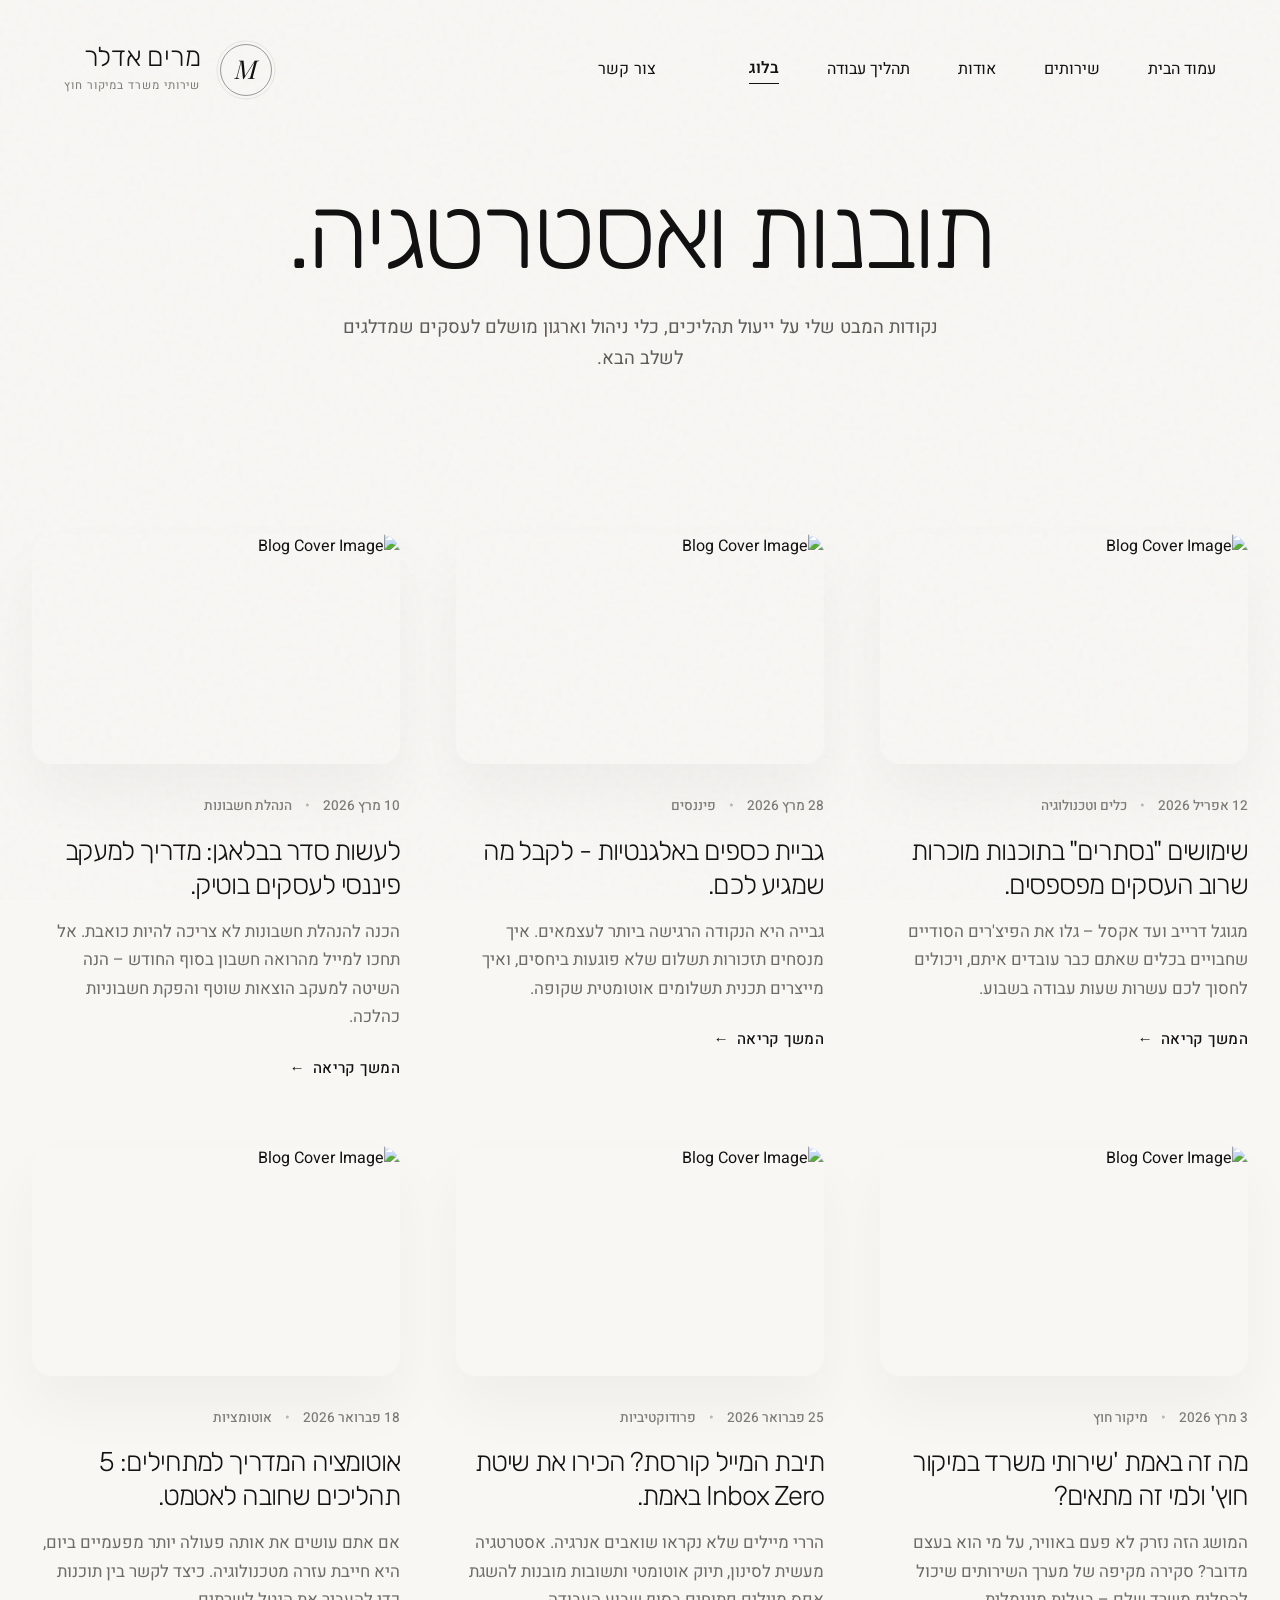
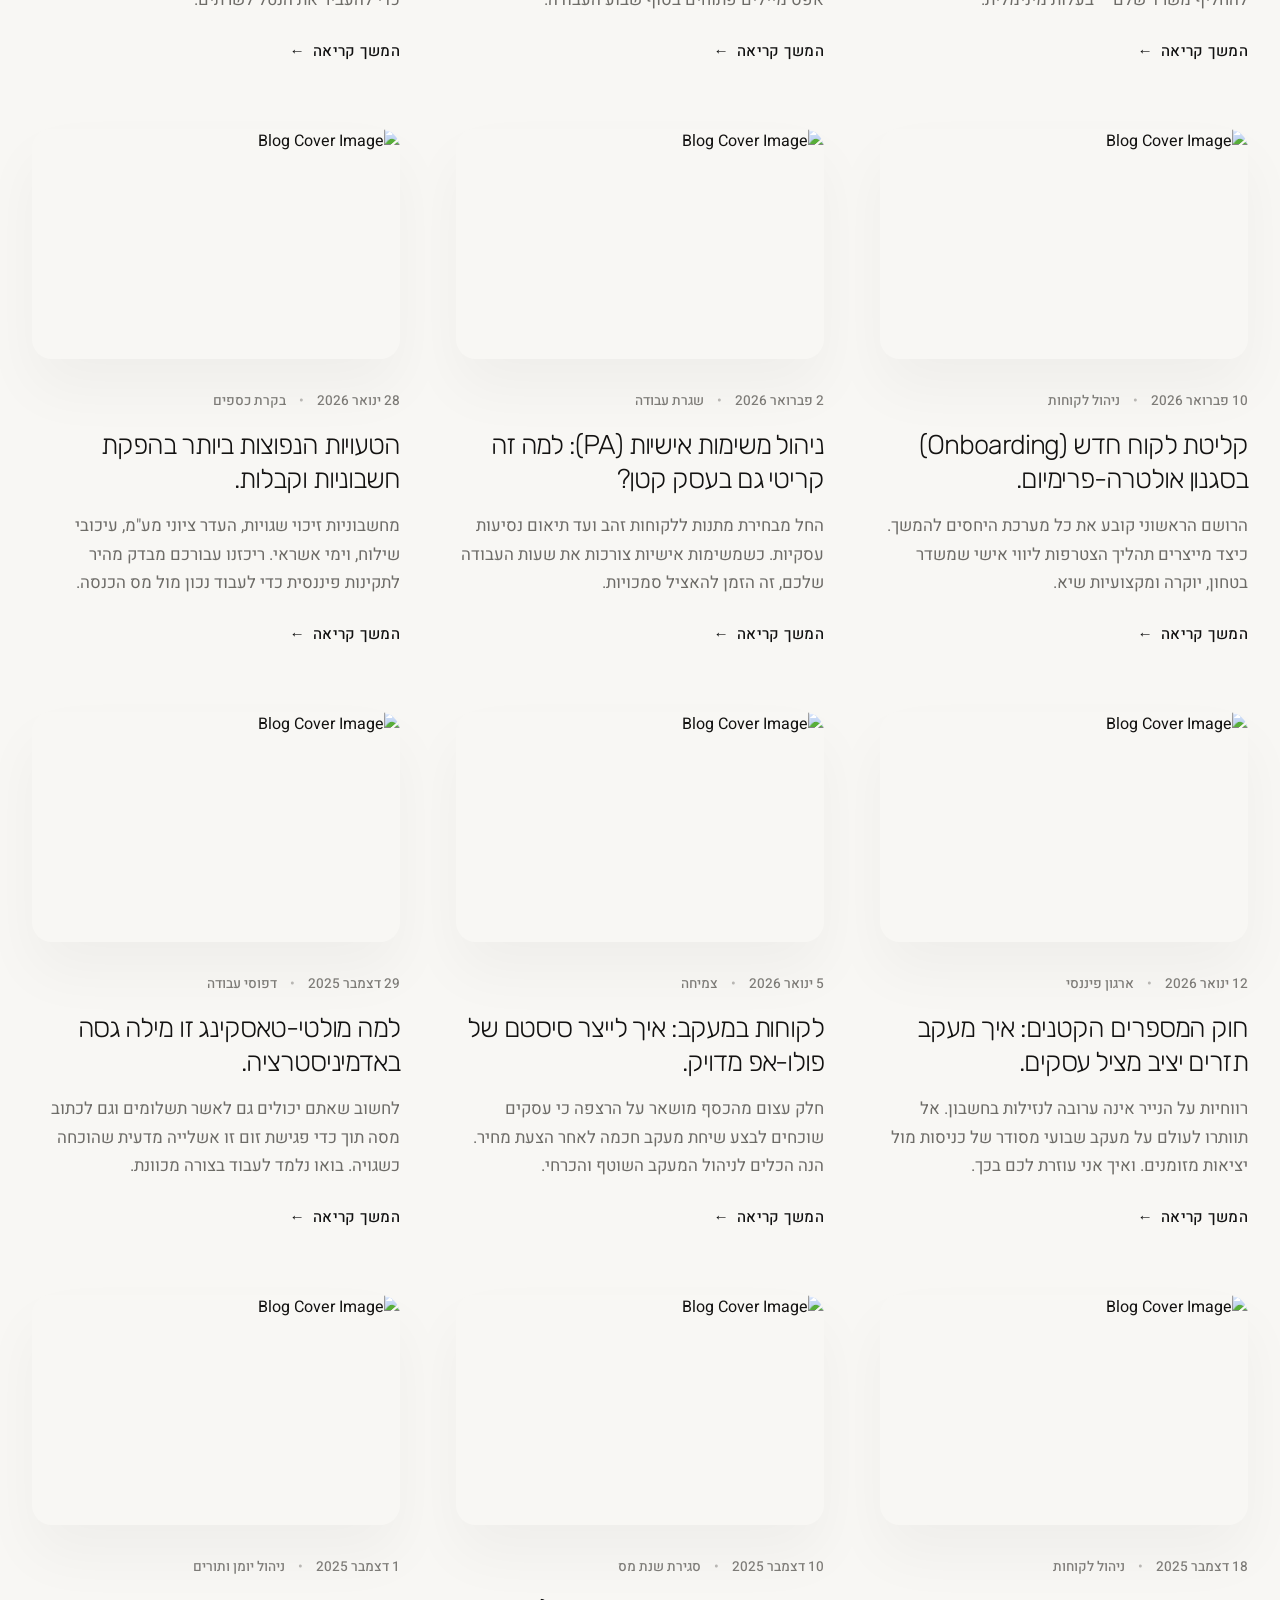
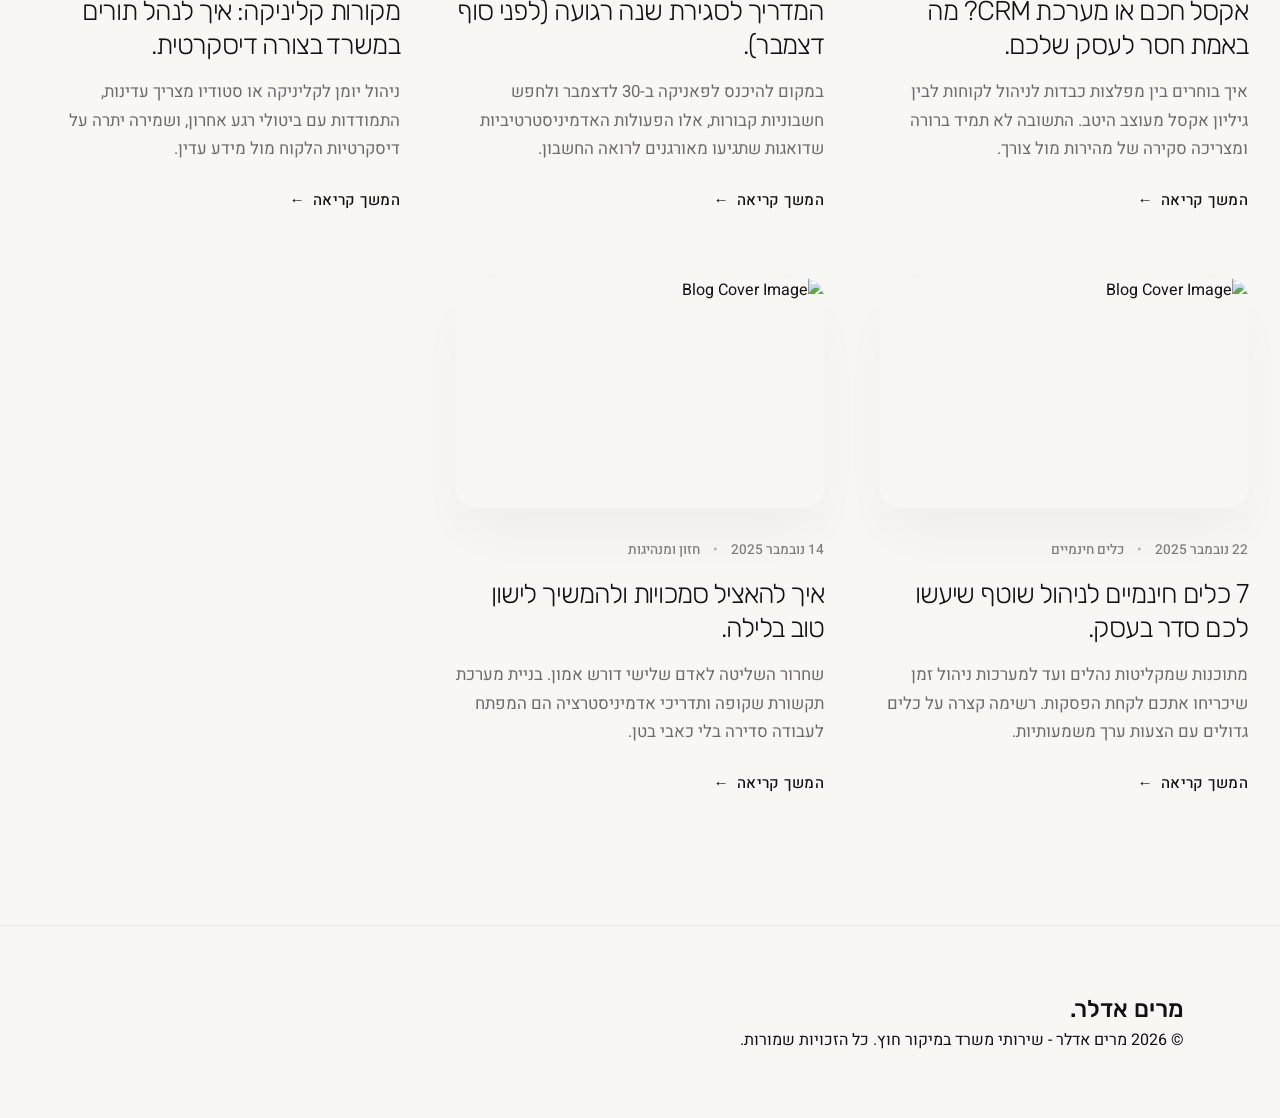
==== blog.html @ 0e442197 "Add files via upload" ====
<!DOCTYPE html>
<html lang="he" dir="rtl">

<head>
    <meta charset="UTF-8">
    <meta name="viewport" content="width=device-width, initial-scale=1.0">
    <title>בלוג - תובנות אדמיניסטרטיביות | מרים אדלר - שירותי משרד במיקור חוץ</title>
    <meta name="description" content="מאמרים, תובנות ומדריכים לניהול אופרציה, זמן וייעול עסקי.">
    <link rel="preconnect" href="https://fonts.googleapis.com">
    <link rel="preconnect" href="https://fonts.gstatic.com" crossorigin>
    <link
        href="https://fonts.googleapis.com/css2?family=Heebo:wght@300;400;500;600&family=Playfair+Display:ital@1&family=Rubik:ital,wght@0,300;0,400;0,600;1,400&display=swap"
        rel="stylesheet">
    <link rel="stylesheet" href="styles.css">
</head>

<body>

    <!-- Film grain overlay -->
    <div class="noise"></div>

    <nav class="navbar hidden-onload">
        <a href="index.html" class="custom-logo">
            <div class="logo-icon">
                <svg viewBox="0 0 120 120" fill="none">
                    <circle cx="60" cy="60" r="58" stroke="currentColor" stroke-width="0.5" opacity="0.3" />
                    <circle cx="60" cy="60" r="51" stroke="currentColor" stroke-width="1" opacity="0.8" />
                    <text x="60" y="77" font-family="'Playfair Display', serif" font-size="52" font-style="italic"
                        font-weight="400" text-anchor="middle" fill="currentColor">M</text>
                </svg>
            </div>
            <div class="logo-text">
                <span class="logo-main">מרים אדלר</span>
                <span class="logo-sub">שירותי משרד במיקור חוץ</span>
            </div>
        </a>
        <div class="nav-links">
            <a href="index.html">עמוד הבית</a>
            <a href="index.html#services">שירותים</a>
            <a href="index.html#about">אודות</a>
            <a href="index.html#process">תהליך עבודה</a>
            <a href="blog.html" class="active">בלוג</a>
            <a href="index.html#contact" class="btn-outline">צור קשר</a>
        </div>
    </nav>

    <!-- Blog Header Section -->
    <section class="blog-header section-padding hidden-onload">
        <div class="container text-center">
            <h1 class="fade-up">תובנות ואסטרטגיה.</h1>
            <p class="subtitle fade-up delay-1">נקודות המבט שלי על ייעול תהליכים, כלי ניהול וארגון מושלם לעסקים שמדלגים
                לשלב הבא.</p>
        </div>
    </section>

    <!-- Blog Grid Section -->
    <section class="blog-list section-padding">
        <div class="container blog-grid">

            <!-- 1 -->
            <article class="blog-card reveal-up delay-1">
                <div class="blog-image">
                    <img src="assets/blog_img_tech_1776938063065.png" alt="Blog Cover Image">
                </div>
                <div class="blog-content">
                    <div class="blog-meta"><span>12 אפריל 2026</span><span class="dot">•</span><span>כלים
                            וטכנולוגיה</span></div>
                    <h2><a href="post-1.html">שימושים "נסתרים" בתוכנות מוכרות שרוב העסקים מפספסים.</a></h2>
                    <p>מגוגל דרייב ועד אקסל – גלו את הפיצ'רים הסודיים שחבויים בכלים שאתם כבר עובדים איתם, ויכולים לחסוך
                        לכם עשרות שעות עבודה בשבוע.</p>
                    <a href="post-1.html" class="read-more">המשך קריאה <span>←</span></a>
                </div>
            </article>

            <!-- 2 -->
            <article class="blog-card reveal-up delay-2">
                <div class="blog-image">
                    <img src="assets/blog_img_time_1776938097080.png" alt="Blog Cover Image">
                </div>
                <div class="blog-content">
                    <div class="blog-meta"><span>28 מרץ 2026</span><span class="dot">•</span><span>פיננסים</span></div>
                    <h2><a href="post-2.html">גביית כספים באלגנטיות - לקבל מה שמגיע לכם.</a></h2>
                    <p>גבייה היא הנקודה הרגישה ביותר לעצמאים. איך מנסחים תזכורות תשלום שלא פוגעות ביחסים, ואיך מייצרים
                        תכנית תשלומים אוטומטית שקופה.</p>
                    <a href="post-2.html" class="read-more">המשך קריאה <span>←</span></a>
                </div>
            </article>

            <!-- 4 -->
            <article class="blog-card reveal-up delay-1">
                <div class="blog-image">
                    <img src="assets/blog_img_finance_1776938078147.png" alt="Blog Cover Image">
                </div>
                <div class="blog-content">
                    <div class="blog-meta"><span>10 מרץ 2026</span><span class="dot">•</span><span>הנהלת חשבונות</span>
                    </div>
                    <h2><a href="post-3.html">לעשות סדר בבלאגן: מדריך למעקב פיננסי לעסקים בוטיק.</a></h2>
                    <p>הכנה להנהלת חשבונות לא צריכה להיות כואבת. אל תחכו למייל מהרואה חשבון בסוף החודש – הנה השיטה למעקב
                        הוצאות שוטף והפקת חשבוניות כהלכה.</p>
                    <a href="post-3.html" class="read-more">המשך קריאה <span>←</span></a>
                </div>
            </article>

            <!-- 6 -->
            <article class="blog-card reveal-up delay-3">
                <div class="blog-image">
                    <img src="https://picsum.photos/seed/miriam4/1200/600?grayscale" alt="Blog Cover Image">
                </div>
                <div class="blog-content">
                    <div class="blog-meta"><span>3 מרץ 2026</span><span class="dot">•</span><span>מיקור חוץ</span></div>
                    <h2><a href="post-4.html">מה זה באמת 'שירותי משרד במיקור חוץ' ולמי זה מתאים?</a></h2>
                    <p>המושג הזה נזרק לא פעם באוויר, על מי הוא בעצם מדובר? סקירה מקיפה של מערך השירותים שיכול להחליף
                        משרד שלם – בעלות מינימלית.</p>
                    <a href="post-4.html" class="read-more">המשך קריאה <span>←</span></a>
                </div>
            </article>

            <!-- 7 -->
            <article class="blog-card reveal-up delay-1">
                <div class="blog-image">
                    <img src="https://picsum.photos/seed/miriam5/1200/600?grayscale" alt="Blog Cover Image">
                </div>
                <div class="blog-content">
                    <div class="blog-meta"><span>25 פברואר 2026</span><span
                            class="dot">•</span><span>פרודוקטיביות</span></div>
                    <h2><a href="post-5.html">תיבת המייל קורסת? הכירו את שיטת Inbox Zero באמת.</a></h2>
                    <p>הררי מיילים שלא נקראו שואבים אנרגיה. אסטרטגיה מעשית לסינון, תיוק אוטומטי ותשובות מובנות להשגת אפס
                        מיילים פתוחים בסוף שבוע העבודה.</p>
                    <a href="post-5.html" class="read-more">המשך קריאה <span>←</span></a>
                </div>
            </article>

            <!-- 8 -->
            <article class="blog-card reveal-up delay-2">
                <div class="blog-image">
                    <img src="https://picsum.photos/seed/miriam6/1200/600?grayscale" alt="Blog Cover Image">
                </div>
                <div class="blog-content">
                    <div class="blog-meta"><span>18 פברואר 2026</span><span class="dot">•</span><span>אוטומציות</span>
                    </div>
                    <h2><a href="post-6.html">אוטומציה המדריך למתחילים: 5 תהליכים שחובה לאטמט.</a></h2>
                    <p>אם אתם עושים את אותה פעולה יותר מפעמיים ביום, היא חייבת עזרה מטכנולוגיה. כיצד לקשר בין תוכנות כדי
                        להעביר את הנטל לשרתים.</p>
                    <a href="post-6.html" class="read-more">המשך קריאה <span>←</span></a>
                </div>
            </article>

            <!-- 9 -->
            <article class="blog-card reveal-up delay-3">
                <div class="blog-image">
                    <img src="https://picsum.photos/seed/miriam7/1200/600?grayscale" alt="Blog Cover Image">
                </div>
                <div class="blog-content">
                    <div class="blog-meta"><span>10 פברואר 2026</span><span class="dot">•</span><span>ניהול
                            לקוחות</span></div>
                    <h2><a href="post-7.html">קליטת לקוח חדש (Onboarding) בסגנון אולטרה-פרימיום.</a></h2>
                    <p>הרושם הראשוני קובע את כל מערכת היחסים להמשך. כיצד מייצרים תהליך הצטרפות ליווי אישי שמשדר בטחון,
                        יוקרה ומקצועיות שיא.</p>
                    <a href="post-7.html" class="read-more">המשך קריאה <span>←</span></a>
                </div>
            </article>

            <!-- 10 -->
            <article class="blog-card reveal-up delay-1">
                <div class="blog-image">
                    <img src="https://picsum.photos/seed/miriam8/1200/600?grayscale" alt="Blog Cover Image">
                </div>
                <div class="blog-content">
                    <div class="blog-meta"><span>2 פברואר 2026</span><span class="dot">•</span><span>שגרת עבודה</span>
                    </div>
                    <h2><a href="post-8.html">ניהול משימות אישיות (PA): למה זה קריטי גם בעסק קטן?</a></h2>
                    <p>החל מבחירת מתנות ללקוחות זהב ועד תיאום נסיעות עסקיות. כשמשימות אישיות צורכות את שעות העבודה שלכם,
                        זה הזמן להאציל סמכויות.</p>
                    <a href="post-8.html" class="read-more">המשך קריאה <span>←</span></a>
                </div>
            </article>

            <!-- 11 -->
            <article class="blog-card reveal-up delay-2">
                <div class="blog-image">
                    <img src="https://picsum.photos/seed/miriam9/1200/600?grayscale" alt="Blog Cover Image">
                </div>
                <div class="blog-content">
                    <div class="blog-meta"><span>28 ינואר 2026</span><span class="dot">•</span><span>בקרת כספים</span>
                    </div>
                    <h2><a href="post-9.html">הטעויות הנפוצות ביותר בהפקת חשבוניות וקבלות.</a></h2>
                    <p>מחשבוניות זיכוי שגויות, העדר ציוני מע"מ, עיכובי שילוח, וימי אשראי. ריכזנו עבורכם מבדק מהיר
                        לתקינות פיננסית כדי לעבוד נכון מול מס הכנסה.</p>
                    <a href="post-9.html" class="read-more">המשך קריאה <span>←</span></a>
                </div>
            </article>

            <!-- 12 -->
            <article class="blog-card reveal-up delay-3">
                <div class="blog-image">
                    <img src="https://picsum.photos/seed/miriam10/1200/600?grayscale" alt="Blog Cover Image">
                </div>
                <div class="blog-content">
                    <div class="blog-meta"><span>12 ינואר 2026</span><span class="dot">•</span><span>ארגון פיננסי</span>
                    </div>
                    <h2><a href="post-10.html">חוק המספרים הקטנים: איך מעקב תזרים יציב מציל עסקים.</a></h2>
                    <p>רווחיות על הנייר אינה ערובה לנזילות בחשבון. אל תוותרו לעולם על מעקב שבועי מסודר של כניסות מול
                        יציאות מזומנים. ואיך אני עוזרת לכם בכך.</p>
                    <a href="post-10.html" class="read-more">המשך קריאה <span>←</span></a>
                </div>
            </article>

            <!-- 14 -->
            <article class="blog-card reveal-up delay-2">
                <div class="blog-image">
                    <img src="https://picsum.photos/seed/miriam11/1200/600?grayscale" alt="Blog Cover Image">
                </div>
                <div class="blog-content">
                    <div class="blog-meta"><span>5 ינואר 2026</span><span class="dot">•</span><span>צמיחה</span></div>
                    <h2><a href="post-11.html">לקוחות במעקב: איך לייצר סיסטם של פולו-אפ מדויק.</a></h2>
                    <p>חלק עצום מהכסף מושאר על הרצפה כי עסקים שוכחים לבצע שיחת מעקב חכמה לאחר הצעת מחיר. הנה הכלים
                        לניהול המעקב השוטף והכרחי.</p>
                    <a href="post-11.html" class="read-more">המשך קריאה <span>←</span></a>
                </div>
            </article>

            <!-- 15 -->
            <article class="blog-card reveal-up delay-3">
                <div class="blog-image">
                    <img src="https://picsum.photos/seed/miriam12/1200/600?grayscale" alt="Blog Cover Image">
                </div>
                <div class="blog-content">
                    <div class="blog-meta"><span>29 דצמבר 2025</span><span class="dot">•</span><span>דפוסי עבודה</span>
                    </div>
                    <h2><a href="post-12.html">למה מולטי-טאסקינג זו מילה גסה באדמיניסטרציה.</a></h2>
                    <p>לחשוב שאתם יכולים גם לאשר תשלומים וגם לכתוב מסה תוך כדי פגישת זום זו אשלייה מדעית שהוכחה כשגויה.
                        בואו נלמד לעבוד בצורה מכוונת.</p>
                    <a href="post-12.html" class="read-more">המשך קריאה <span>←</span></a>
                </div>
            </article>

            <!-- 16 -->
            <article class="blog-card reveal-up delay-1">
                <div class="blog-image">
                    <img src="https://picsum.photos/seed/miriam13/1200/600?grayscale" alt="Blog Cover Image">
                </div>
                <div class="blog-content">
                    <div class="blog-meta"><span>18 דצמבר 2025</span><span class="dot">•</span><span>ניהול לקוחות</span>
                    </div>
                    <h2><a href="post-13.html">אקסל חכם או מערכת CRM? מה באמת חסר לעסק שלכם.</a></h2>
                    <p>איך בוחרים בין מפלצות כבדות לניהול לקוחות לבין גיליון אקסל מעוצב היטב. התשובה לא תמיד ברורה
                        ומצריכה סקירה של מהירות מול צורך.</p>
                    <a href="post-13.html" class="read-more">המשך קריאה <span>←</span></a>
                </div>
            </article>

            <!-- 17 -->
            <article class="blog-card reveal-up delay-2">
                <div class="blog-image">
                    <img src="https://picsum.photos/seed/miriam14/1200/600?grayscale" alt="Blog Cover Image">
                </div>
                <div class="blog-content">
                    <div class="blog-meta"><span>10 דצמבר 2025</span><span class="dot">•</span><span>סגירת שנת מס</span>
                    </div>
                    <h2><a href="post-14.html">המדריך לסגירת שנה רגועה (לפני סוף דצמבר).</a></h2>
                    <p>במקום להיכנס לפאניקה ב-30 לדצמבר ולחפש חשבוניות קבורות, אלו הפעולות האדמיניסטרטיביות שדואגות
                        שתגיעו מאורגנים לרואה החשבון.</p>
                    <a href="post-14.html" class="read-more">המשך קריאה <span>←</span></a>
                </div>
            </article>

            <!-- 18 -->
            <article class="blog-card reveal-up delay-3">
                <div class="blog-image">
                    <img src="https://picsum.photos/seed/miriam15/1200/600?grayscale" alt="Blog Cover Image">
                </div>
                <div class="blog-content">
                    <div class="blog-meta"><span>1 דצמבר 2025</span><span class="dot">•</span><span>ניהול יומן
                            ותורים</span></div>
                    <h2><a href="post-15.html">מקורות קליניקה: איך לנהל תורים במשרד בצורה דיסקרטית.</a></h2>
                    <p>ניהול יומן לקליניקה או סטודיו מצריך עדינות, התמודדות עם ביטולי רגע אחרון, ושמירה יתרה על
                        דיסקרטיות הלקוח מול מידע עדין.</p>
                    <a href="post-15.html" class="read-more">המשך קריאה <span>←</span></a>
                </div>
            </article>

            <!-- 19 -->
            <article class="blog-card reveal-up delay-1">
                <div class="blog-image">
                    <img src="https://picsum.photos/seed/miriam16/1200/600?grayscale" alt="Blog Cover Image">
                </div>
                <div class="blog-content">
                    <div class="blog-meta"><span>22 נובמבר 2025</span><span class="dot">•</span><span>כלים
                            חינמיים</span></div>
                    <h2><a href="post-16.html">7 כלים חינמיים לניהול שוטף שיעשו לכם סדר בעסק.</a></h2>
                    <p>מתוכנות שמקליטות נהלים ועד למערכות ניהול זמן שיכריחו אתכם לקחת הפסקות. רשימה קצרה על כלים גדולים
                        עם הצעות ערך משמעותיות.</p>
                    <a href="post-16.html" class="read-more">המשך קריאה <span>←</span></a>
                </div>
            </article>

            <!-- 20 -->
            <article class="blog-card reveal-up delay-2">
                <div class="blog-image">
                    <img src="https://picsum.photos/seed/miriam17/1200/600?grayscale" alt="Blog Cover Image">
                </div>
                <div class="blog-content">
                    <div class="blog-meta"><span>14 נובמבר 2025</span><span class="dot">•</span><span>חזון
                            ומנהיגות</span></div>
                    <h2><a href="post-17.html">איך להאציל סמכויות ולהמשיך לישון טוב בלילה.</a></h2>
                    <p>שחרור השליטה לאדם שלישי דורש אמון. בניית מערכת תקשורת שקופה ותדריכי אדמיניסטרציה הם המפתח לעבודה
                        סדירה בלי כאבי בטן.</p>
                    <a href="post-17.html" class="read-more">המשך קריאה <span>←</span></a>
                </div>
            </article>

        </div>
    </section>

    <!-- Footer -->
    <footer class="footer">
        <div class="container footer-content">
            <a href="index.html" class="brand"
                style="color: inherit; text-decoration: none; font-family: var(--font-heading); font-size: 1.5rem; font-weight: 500;">מרים
                אדלר<span>.</span></a>
            <div class="copyright">&copy; 2026 מרים אדלר - שירותי משרד במיקור חוץ. כל הזכויות שמורות.</div>
        </div>
    </footer>

    <script src="script.js"></script>
</body>

</html>
---- styles.css ----
/* ========================
   PREMIUM CSS VARIABLES
======================== */
:root {
    --color-bg: #f8f7f4;
    /* Creamy off-white base */
    --color-bg-light: #ffffff;
    --color-bg-card: rgba(255, 255, 255, 0.6);
    --color-text: #131211;
    --color-text-muted: #5e5c58;
    --color-accent: #111111;
    --color-border: rgba(17, 17, 17, 0.05);

    --font-heading: 'Rubik', sans-serif;
    --font-body: 'Heebo', sans-serif;

    --transition-smooth: all 0.7s cubic-bezier(0.16, 1, 0.3, 1);

    --shadow-elegant: 0 30px 60px rgba(0, 0, 0, 0.04);
    --shadow-float: 0 40px 80px rgba(0, 0, 0, 0.08);
}

/* Base */
* {
    margin: 0;
    padding: 0;
    box-sizing: border-box;
}

html {
    scroll-behavior: smooth;
}

body {
    font-family: var(--font-body);
    color: var(--color-text);
    background-color: var(--color-bg);
    line-height: 1.6;
    overflow-x: hidden;
    -webkit-font-smoothing: antialiased;
}

/* Noise Overlay */
.noise {
    position: fixed;
    inset: 0;
    z-index: 9999;
    pointer-events: none;
    background-image: url('data:image/svg+xml;utf8,%3Csvg viewBox="0 0 200 200" xmlns="http://www.w3.org/2000/svg"%3E%3Cfilter id="noiseFilter"%3E%3CfeTurbulence type="fractalNoise" baseFrequency="0.75" numOctaves="3" stitchTiles="stitch"/%3E%3C/filter%3E%3Crect width="100%25" height="100%25" filter="url(%23noiseFilter)"/%3E%3C/svg%3E');
    opacity: 0.04;
    mix-blend-mode: multiply;
}

h1,
h2,
h3 {
    font-family: var(--font-heading);
    font-weight: 300;
    line-height: 1.05;
    letter-spacing: -0.04em;
}

h1 {
    font-size: clamp(3.5rem, 8vw, 7rem);
    color: var(--color-accent);
}

h2 {
    font-size: clamp(2.5rem, 5vw, 4.5rem);
    margin-bottom: 1.5rem;
}

h3 {
    font-size: 1.75rem;
    margin-bottom: 1rem;
    font-weight: 400;
}

p {
    color: var(--color-text-muted);
    font-size: 1.15rem;
    line-height: 1.7;
    margin-bottom: 1.5rem;
}

a {
    color: inherit;
    text-decoration: none;
    transition: var(--transition-smooth);
}

/* Layout */
.container {
    width: 100%;
    max-width: 1300px;
    margin: 0 auto;
    padding: 0 2rem;
}

.section-padding {
    padding: 8rem 0;
}

.grid-2 {
    display: grid;
    grid-template-columns: repeat(auto-fit, minmax(400px, 1fr));
    gap: 5rem;
}

.grid-3 {
    display: grid;
    grid-template-columns: repeat(auto-fit, minmax(320px, 1fr));
    gap: 2.5rem;
}

.align-center {
    align-items: center;
}

.section-header {
    margin-bottom: 5rem;
    text-align: right;
    max-width: 700px;
}

/* Buttons */
.btn-primary,
.btn-secondary,
.btn-outline,
.btn-whatsapp {
    display: inline-flex;
    align-items: center;
    justify-content: center;
    padding: 1rem 2.8rem;
    font-size: 1.05rem;
    font-weight: 400;
    border-radius: 100px;
    cursor: pointer;
    transition: var(--transition-smooth);
    letter-spacing: 0.01em;
}

.btn-primary {
    background-color: var(--color-accent);
    color: var(--color-bg-light);
}

.btn-primary:hover {
    background-color: #000;
    transform: translateY(-4px);
    box-shadow: 0 20px 40px rgba(0, 0, 0, 0.15);
}

.btn-secondary {
    padding: 0;
    margin-inline-start: 2rem;
    border-bottom: 1px solid var(--color-accent);
    border-radius: 0;
    font-weight: 500;
}

.btn-secondary:hover {
    color: var(--color-text-muted);
    border-bottom-color: transparent;
    transform: translateY(-2px);
}

.btn-whatsapp {
    background-color: #25D366;
    color: white;
}

/* Navbar */
.navbar {
    position: fixed;
    top: 0;
    width: 100%;
    padding: 2.5rem 5%;
    display: flex;
    justify-content: space-between;
    align-items: center;
    flex-direction: row-reverse;
    z-index: 1000;
    transition: var(--transition-smooth);
}

.navbar.scrolled {
    background-color: rgba(248, 247, 244, 0.85);
    backdrop-filter: blur(15px);
    -webkit-backdrop-filter: blur(15px);
    padding: 1.25rem 5%;
    border-bottom: 1px solid var(--color-border);
}

.custom-logo {
    display: flex;
    align-items: center;
    gap: 1rem;
    text-decoration: none;
    color: var(--color-accent);
    transition: var(--transition-smooth);
}

.custom-logo:hover {
    opacity: 0.6;
}

.logo-icon {
    width: 60px;
    height: 60px;
    display: flex;
    align-items: center;
    justify-content: center;
    flex-shrink: 0;
}

.logo-icon svg {
    width: 100%;
    height: 100%;
}

.logo-text {
    display: flex;
    flex-direction: column;
    justify-content: center;
}

.logo-main {
    font-family: var(--font-heading);
    font-size: 1.7rem;
    font-weight: 300;
    line-height: 1;
    letter-spacing: -0.01em;
}

.logo-sub {
    font-family: var(--font-body);
    font-size: 0.72rem;
    color: var(--color-text-muted);
    letter-spacing: 0.08em;
    margin-top: 0.35rem;
    opacity: 0.8;
}

.nav-links {
    display: flex;
    gap: 3rem;
    align-items: center;
}

.nav-links a {
    font-size: 1rem;
}

.nav-links a:hover {
    opacity: 0.5;
}

/* Hero Section */
.hero {
    min-height: 100vh;
    display: flex;
    align-items: center;
    position: relative;
    padding-top: 10vh;
}

.hero-bg {
    position: absolute;
    inset: 0;
    z-index: -1;
    overflow: hidden;
    background: linear-gradient(to bottom, #f8f7f4, transparent);
}

.hero-bg img {
    width: 100%;
    height: 100%;
    object-fit: cover;
    opacity: 0.5;
    filter: blur(8px) contrast(1.1);
    transform: scale(1.05);
    /* hide blur edges */
}

.hero-content {
    max-width: 950px;
    margin: 0 auto;
    text-align: center;
}

.hero .subtitle {
    font-size: 1.45rem;
    max-width: 650px;
    margin: 2rem auto 3rem;
    color: #4a4845;
}

.cta-group {
    display: flex;
    justify-content: center;
    align-items: center;
}

/* Cards (Glassmorphism + Elegance) */
.card,
.step,
.testimonial-card {
    background: var(--color-bg-card);
    backdrop-filter: blur(25px);
    -webkit-backdrop-filter: blur(25px);
    padding: 3.5rem;
    border-radius: 20px;
    border: 1px solid var(--color-border);
    transition: var(--transition-smooth);
    position: relative;
    overflow: hidden;
}

.card::before,
.step::before,
.testimonial-card::before {
    content: "";
    position: absolute;
    top: 0;
    left: 0;
    right: 0;
    height: 100%;
    background: linear-gradient(to bottom, rgba(255, 255, 255, 0.4), transparent);
    pointer-events: none;
    opacity: 0;
    transition: var(--transition-smooth);
}

.card:hover::before,
.step:hover::before,
.testimonial-card:hover::before {
    opacity: 1;
}

.card:hover,
.step:hover,
.testimonial-card:hover {
    transform: translateY(-12px);
    box-shadow: var(--shadow-float);
    border-color: rgba(17, 17, 17, 0.1);
}

.card-icon {
    font-family: var(--font-heading);
    font-size: 3.5rem;
    color: var(--color-accent);
    opacity: 0.15;
    margin-bottom: 2rem;
}

.step-number {
    display: inline-block;
    padding: 0.4rem 1.2rem;
    background: var(--color-accent);
    color: var(--color-bg-light);
    border-radius: 100px;
    font-size: 0.85rem;
    margin-bottom: 2rem;
    letter-spacing: 0.05em;
}

/* About Section */
.image-wrapper {
    position: relative;
    border-radius: 20px;
    overflow: hidden;
    box-shadow: var(--shadow-elegant);
    aspect-ratio: 4/5;
}

.image-wrapper img {
    width: 100%;
    height: 100%;
    object-fit: cover;
    transition: transform 1.5s ease;
}

.image-wrapper:hover img {
    transform: scale(1.05);
}

.check-list {
    list-style: none;
    margin-top: 2.5rem;
}

.check-list li {
    position: relative;
    padding-inline-start: 3rem;
    margin-bottom: 1.2rem;
    font-size: 1.15rem;
    color: var(--color-text);
}

.check-list li::before {
    content: "";
    position: absolute;
    inset-inline-start: 0;
    top: 0.75rem;
    width: 25px;
    height: 1px;
    background-color: var(--color-accent);
}

/* Testimonial */
.proof-grid {
    gap: 3rem;
}

.testimonial-card .quote {
    font-family: var(--font-heading);
    font-size: 1.55rem;
    color: var(--color-accent);
    margin-bottom: 3.5rem;
    line-height: 1.4;
    font-weight: 300;
}

.author {
    display: flex;
    align-items: center;
    gap: 1.5rem;
}

.author-info strong {
    font-weight: 500;
    display: block;
    margin-bottom: 0.2rem;
}

.author-info span {
    font-size: 0.95rem;
    opacity: 0.6;
}

/* CTA */
.cta-section {
    background-color: var(--color-accent);
    color: var(--color-bg-light);
    border-radius: 40px;
    margin: 0 4rem 4rem;
    text-align: center;
    padding: 10rem 2rem;
    position: relative;
    overflow: hidden;
}

.cta-section::after {
    content: "";
    position: absolute;
    top: -50%;
    left: -50%;
    right: -50%;
    bottom: -50%;
    background: radial-gradient(circle at center, rgba(255, 255, 255, 0.05) 0%, transparent 50%);
    pointer-events: none;
}

.cta-section h2,
.cta-section p {
    color: var(--color-bg-light);
    position: relative;
    z-index: 2;
}

.cta-section p {
    opacity: 0.7;
    margin-bottom: 3rem;
}

.cta-buttons {
    display: flex;
    gap: 1.5rem;
    justify-content: center;
    position: relative;
    z-index: 2;
}

.cta-buttons .btn-primary {
    background-color: var(--color-bg-light);
    color: var(--color-accent);
}

.cta-buttons .btn-primary:hover {
    background-color: #e0e0e0;
}

/* Footer */
.footer {
    padding: 4rem 5%;
    display: flex;
    justify-content: space-between;
    border-top: 1px solid var(--color-border);
}

/* ========================
   BLOG PAGE STYLES
======================== */
.text-center {
    text-align: center;
}

.blog-header {
    padding-top: 20vh;
    padding-bottom: 2rem;
}

.blog-header .subtitle {
    margin: 1.5rem auto 0;
    max-width: 600px;
}

.blog-grid {
    display: grid;
    grid-template-columns: repeat(auto-fit, minmax(340px, 1fr));
    gap: 4rem 3.5rem;
}

.blog-card {
    display: flex;
    flex-direction: column;
    transition: var(--transition-smooth);
    border-radius: 20px;
}

.blog-card:hover {
    transform: translateY(-8px);
}

.blog-card:hover .blog-image img {
    transform: scale(1.06);
}

.blog-image {
    width: 100%;
    aspect-ratio: 16/10;
    border-radius: 20px;
    overflow: hidden;
    margin-bottom: 2rem;
    box-shadow: var(--shadow-elegant);
    position: relative;
}

.blog-image img {
    width: 100%;
    height: 100%;
    object-fit: cover;
    transition: transform 1.5s ease;
}

.blog-meta {
    display: flex;
    align-items: center;
    gap: 0.8rem;
    font-size: 0.85rem;
    color: var(--color-text-muted);
    opacity: 0.8;
    margin-bottom: 1rem;
    font-weight: 500;
}

.blog-meta .dot {
    opacity: 0.5;
}

.blog-content h2 {
    font-size: 1.7rem;
    line-height: 1.25;
    margin-bottom: 1rem;
}

.blog-content h2 a {
    color: var(--color-text);
}

.blog-content h2 a:hover {
    color: var(--color-text-muted);
}

.blog-content p {
    font-size: 1.05rem;
    margin-bottom: 1.5rem;
    opacity: 0.9;
}

.read-more {
    display: inline-flex;
    align-items: center;
    gap: 0.5rem;
    font-weight: 500;
    font-size: 0.95rem;
    color: var(--color-accent);
    text-transform: uppercase;
    letter-spacing: 0.02em;
}

.read-more span {
    transition: transform 0.4s ease;
    font-family: Arial, sans-serif;
}

.read-more:hover span {
    transform: translateX(-5px);
    /* RTL moves it left visually */
}

/* Nav updates */
.nav-links a.active {
    font-weight: 600;
    border-bottom: 1px solid var(--color-accent);
    padding-bottom: 2px;
}

/* Animations JS handles */
.fade-up {
    opacity: 0;
    transform: translateY(40px);
    animation: fadeUp 1.2s cubic-bezier(0.16, 1, 0.3, 1) forwards;
}

.delay-1 {
    animation-delay: 0.2s;
}

.delay-2 {
    animation-delay: 0.4s;
}

@keyframes fadeUp {
    to {
        opacity: 1;
        transform: translateY(0);
    }
}

.reveal-up {
    opacity: 0;
    transform: translateY(50px);
    transition: opacity 1.2s cubic-bezier(0.16, 1, 0.3, 1), transform 1.2s cubic-bezier(0.16, 1, 0.3, 1);
}

.reveal-left {
    opacity: 0;
    transform: translateX(-50px);
    transition: opacity 1.2s cubic-bezier(0.16, 1, 0.3, 1), transform 1.2s cubic-bezier(0.16, 1, 0.3, 1);
}

.reveal-right {
    opacity: 0;
    transform: translateX(50px);
    transition: opacity 1.2s cubic-bezier(0.16, 1, 0.3, 1), transform 1.2s cubic-bezier(0.16, 1, 0.3, 1);
}

/* Delay staggered logic applied by JS if needed, else via HTML classes */
.reveal-up.active.delay-1,
.reveal-left.active.delay-1,
.reveal-right.active.delay-1 {
    transition-delay: 0.1s;
}

.reveal-up.active.delay-2,
.reveal-left.active.delay-2,
.reveal-right.active.delay-2 {
    transition-delay: 0.2s;
}

.reveal-up.active.delay-3,
.reveal-left.active.delay-3,
.reveal-right.active.delay-3 {
    transition-delay: 0.3s;
}

.reveal-up.active,
.reveal-left.active,
.reveal-right.active {
    opacity: 1;
    transform: translate(0);
}

/* Mobile Hamburger Overlay */
.hamburger {
    display: none;
    background: none;
    border: none;
    cursor: pointer;
    z-index: 1001;
    /* Above nav-links overlay */
    padding: 0.5rem;
}

.hamburger svg {
    width: 32px;
    height: 32px;
    color: var(--color-accent);
    transition: var(--transition-smooth);
}

/* Responsive */
@media (max-width: 1000px) {
    .hamburger {
        display: block;
    }

    .nav-links {
        display: flex;
        flex-direction: column;
        position: fixed;
        top: 0;
        right: 0;
        width: 100%;
        height: 100vh;
        background: rgba(248, 247, 244, 0.98);
        backdrop-filter: blur(20px);
        -webkit-backdrop-filter: blur(20px);
        justify-content: center;
        align-items: center;
        gap: 3rem;

        /* Hidden by default, slides in from top */
        transform: translateY(-100%);
        transition: transform 0.6s cubic-bezier(0.16, 1, 0.3, 1), opacity 0.6s ease;
        z-index: 1000;
        opacity: 0;
        visibility: hidden;
    }

    .nav-links.mobile-active {
        transform: translateY(0);
        opacity: 1;
        visibility: visible;
    }

    .nav-links a {
        font-size: 1.5rem;
        font-weight: 500;
    }

    .grid-2 {
        grid-template-columns: 1fr;
        gap: 3rem;
    }

    h1 {
        font-size: 3.5rem;
    }

    .cta-section {
        margin: 0 1.5rem 3rem;
        padding: 6rem 1.5rem;
        border-radius: 20px;
    }

    .cta-group {
        flex-direction: column;
        gap: 1rem;
    }

    .btn-secondary {
        margin-inline-start: 0;
        padding: 1rem 0;
        text-align: center;
    }
}
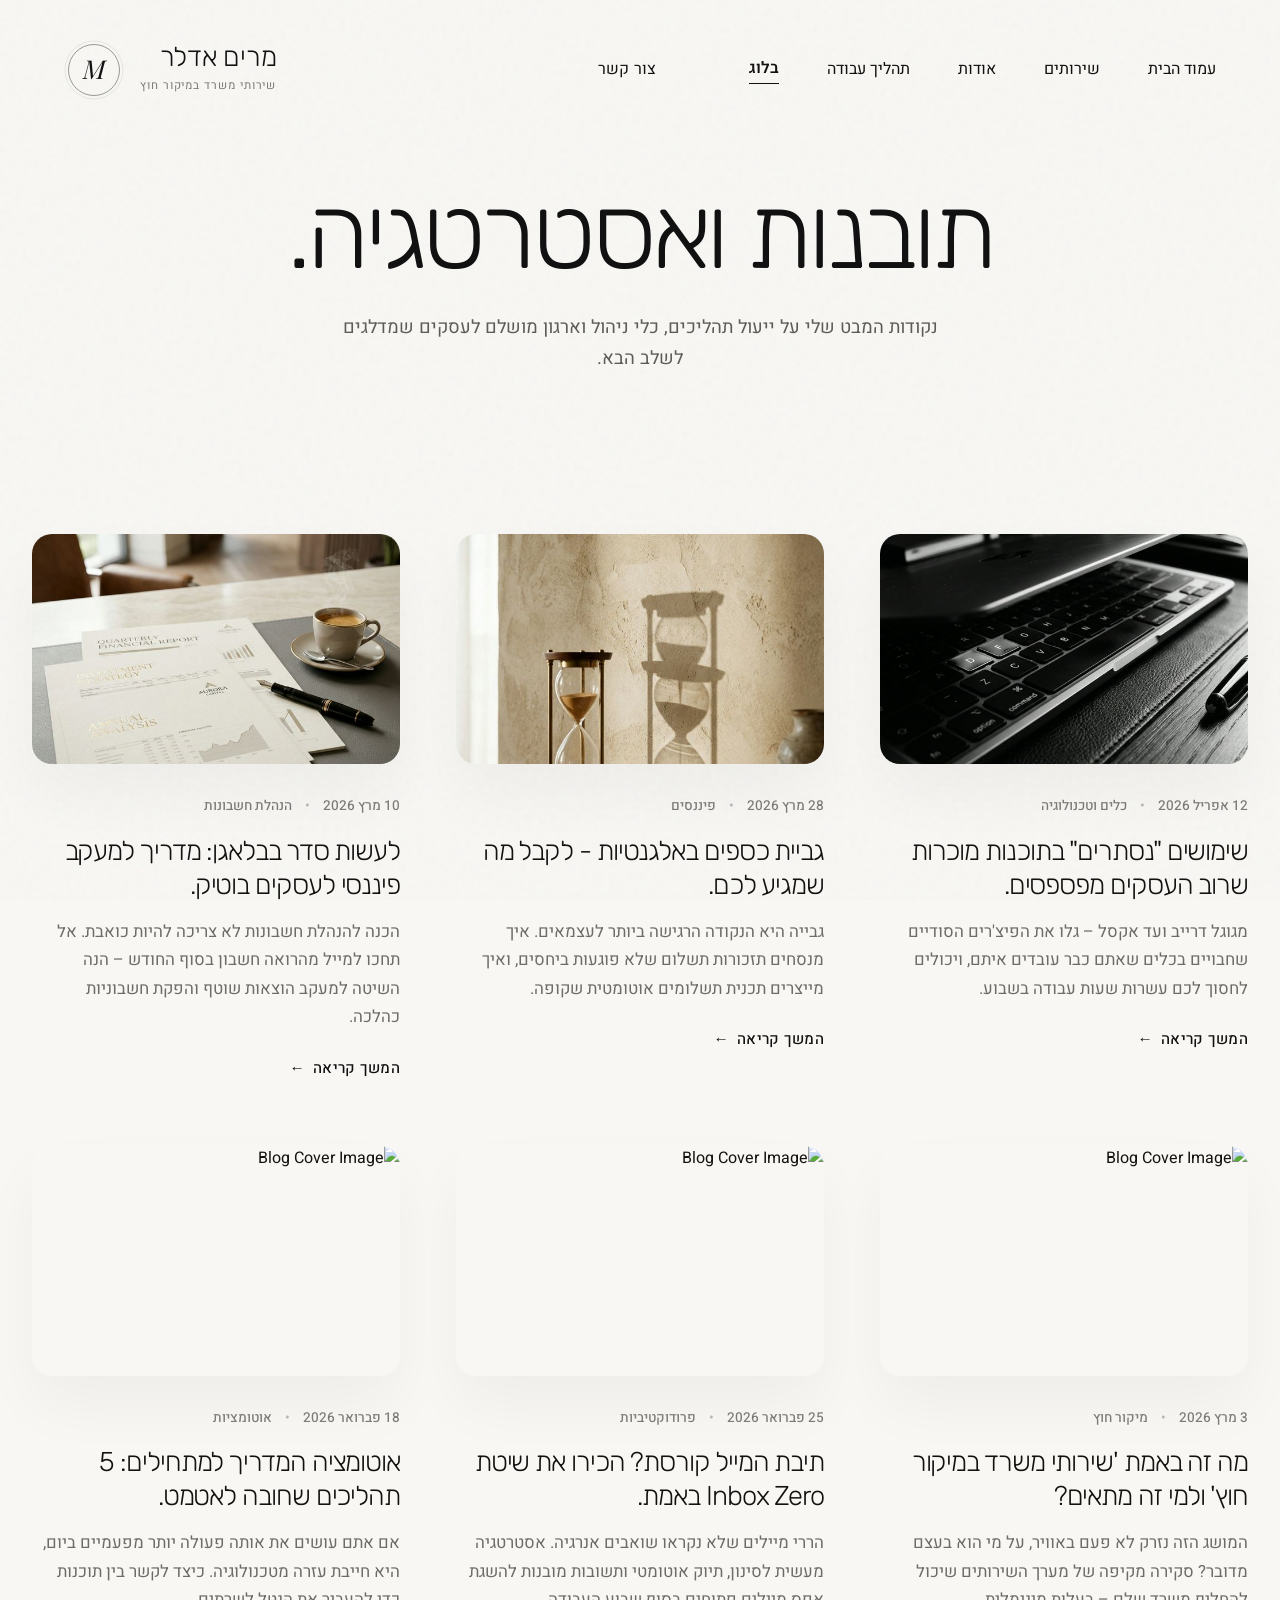
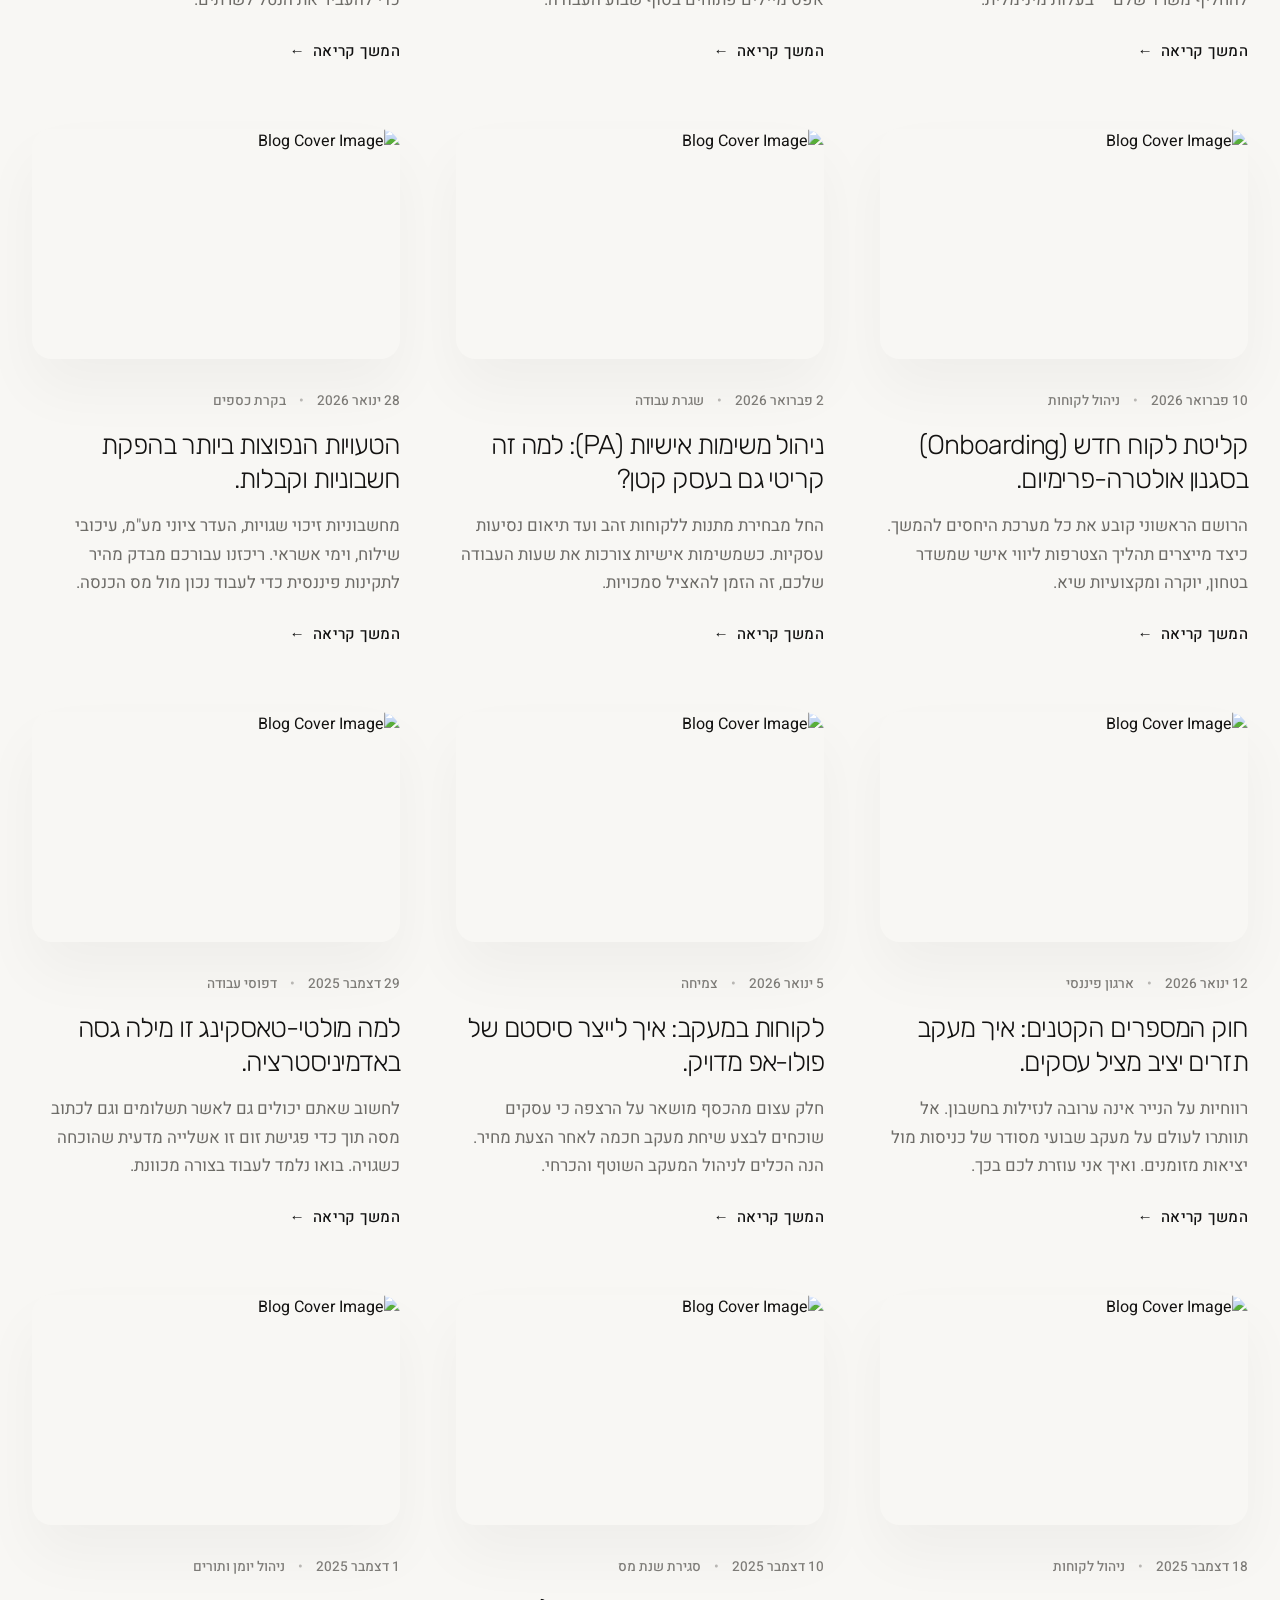
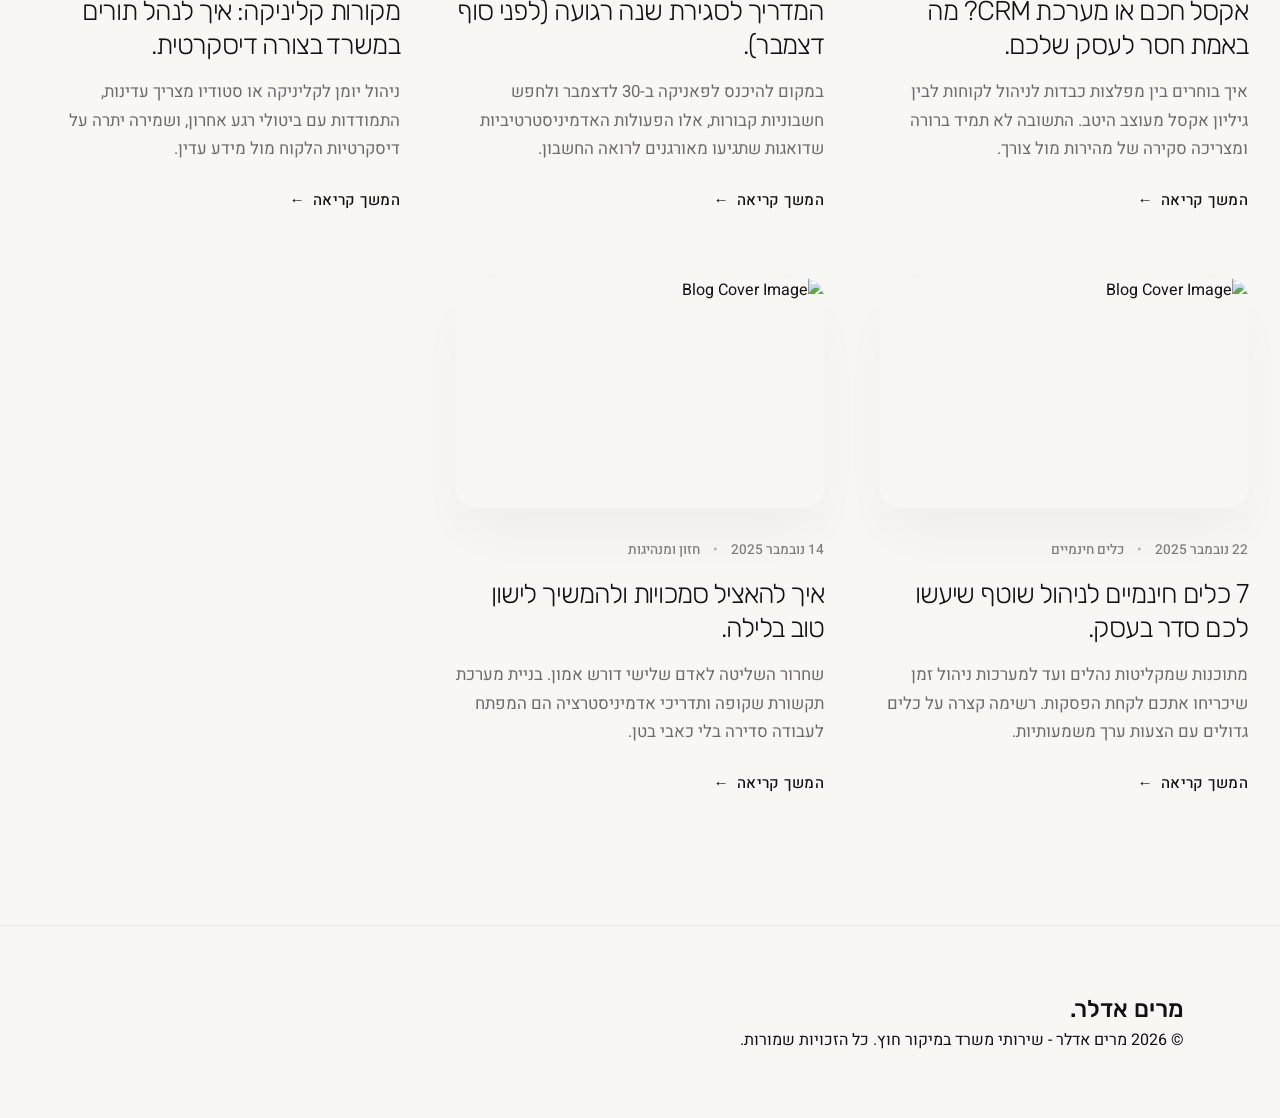
==== commit 1c60e3db: "Add files via upload" ====
--- a/blog.html
+++ b/blog.html
@@ -60,7 +60,7 @@
             <!-- 1 -->
             <article class="blog-card reveal-up delay-1">
                 <div class="blog-image">
-                    <img src="assets/blog_img_tech_1776938063065.png" alt="Blog Cover Image">
+                    <img src="blog_img_tech_1776938063065.png" alt="Blog Cover Image">
                 </div>
                 <div class="blog-content">
                     <div class="blog-meta"><span>12 אפריל 2026</span><span class="dot">•</span><span>כלים
@@ -75,7 +75,7 @@
             <!-- 2 -->
             <article class="blog-card reveal-up delay-2">
                 <div class="blog-image">
-                    <img src="assets/blog_img_time_1776938097080.png" alt="Blog Cover Image">
+                    <img src="blog_img_time_1776938097080.png" alt="Blog Cover Image">
                 </div>
                 <div class="blog-content">
                     <div class="blog-meta"><span>28 מרץ 2026</span><span class="dot">•</span><span>פיננסים</span></div>
@@ -89,7 +89,7 @@
             <!-- 4 -->
             <article class="blog-card reveal-up delay-1">
                 <div class="blog-image">
-                    <img src="assets/blog_img_finance_1776938078147.png" alt="Blog Cover Image">
+                    <img src="blog_img_finance_1776938078147.png" alt="Blog Cover Image">
                 </div>
                 <div class="blog-content">
                     <div class="blog-meta"><span>10 מרץ 2026</span><span class="dot">•</span><span>הנהלת חשבונות</span>
--- a/styles.css
+++ b/styles.css
@@ -195,6 +195,8 @@
 .custom-logo {
     display: flex;
     align-items: center;
+    flex-direction: row-reverse;
+    /* Puts icon on the left in RTL */
     gap: 1rem;
     text-decoration: none;
     color: var(--color-accent);
@@ -202,7 +204,7 @@
 }
 
 .custom-logo:hover {
-    opacity: 0.6;
+    opacity: 0.8;
 }
 
 .logo-icon {
@@ -223,6 +225,26 @@
     display: flex;
     flex-direction: column;
     justify-content: center;
+    overflow: hidden;
+    max-width: 400px;
+    white-space: nowrap;
+    opacity: 1;
+    transition: max-width 0.8s cubic-bezier(0.16, 1, 0.3, 1), opacity 0.8s ease, margin 0.8s ease;
+}
+
+/* Collapsed state */
+.custom-logo.logo-collapsed .logo-text {
+    max-width: 0;
+    opacity: 0;
+    margin-right: -1rem;
+    /* Pulls the gap completely shut */
+}
+
+/* Expand back on hover */
+.custom-logo.logo-collapsed:hover .logo-text {
+    max-width: 400px;
+    opacity: 1;
+    margin-right: 0;
 }
 
 .logo-main {
@@ -747,7 +769,12 @@
     }
 
     h1 {
-        font-size: 3.5rem;
+        font-size: 2.2rem;
+        line-height: 1.15;
+    }
+
+    h2 {
+        font-size: 1.8rem;
     }
 
     .cta-section {
